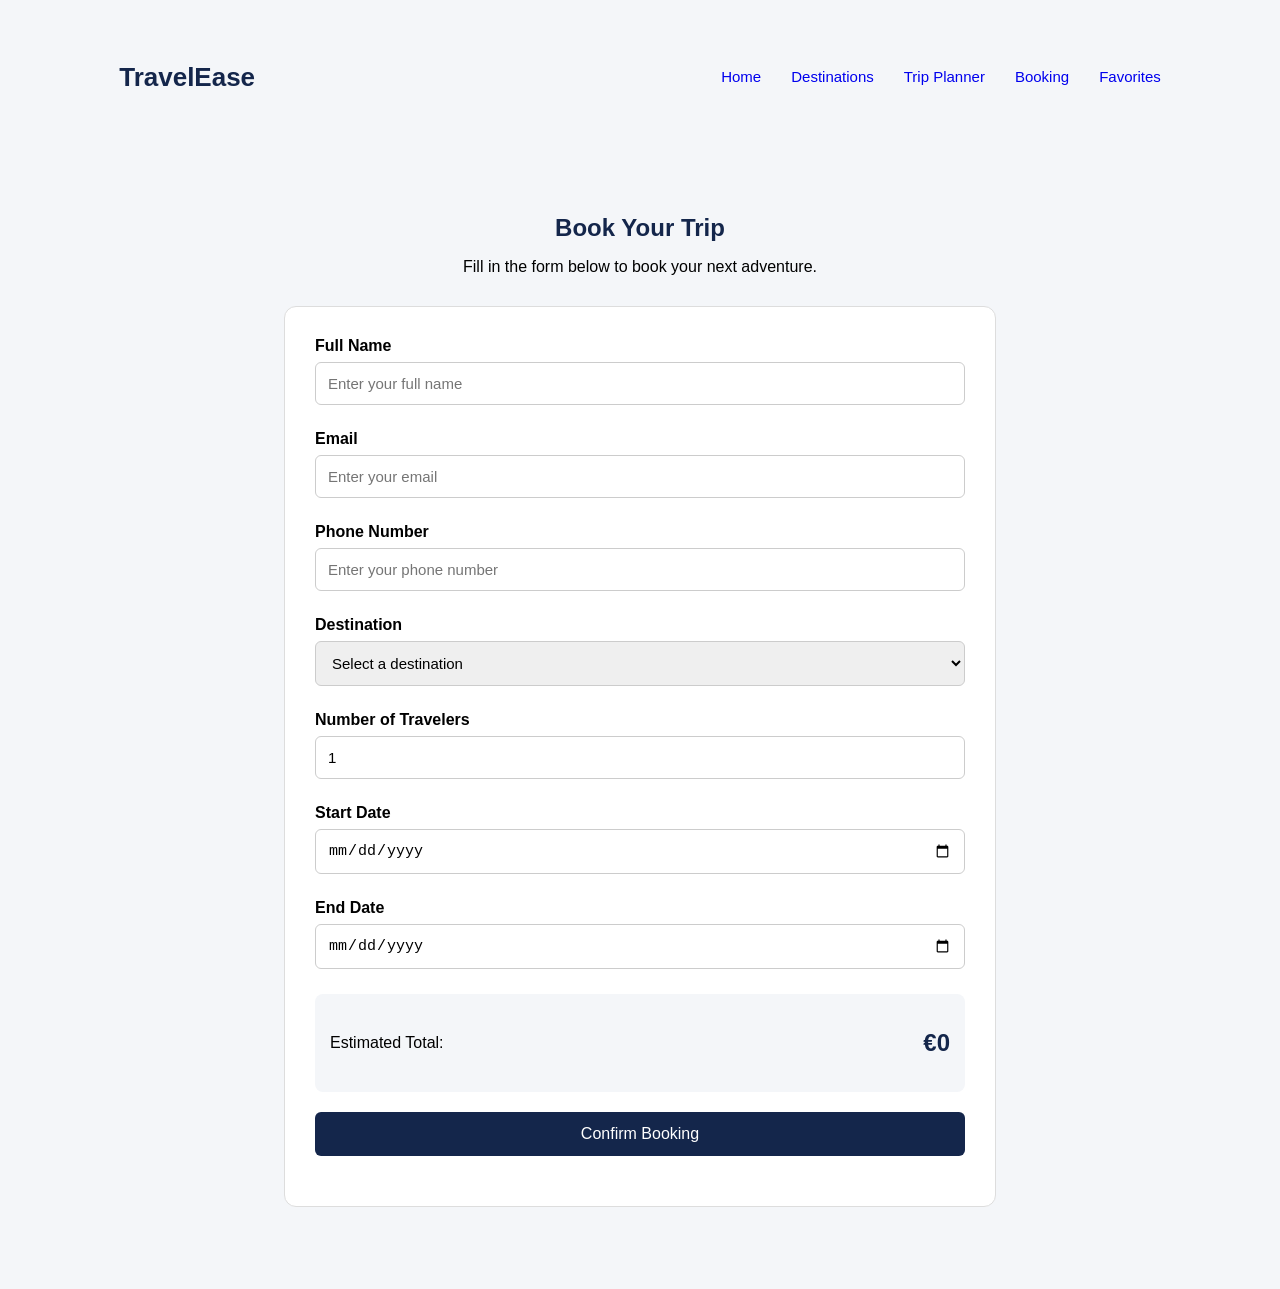
==== booking.html @ fb53dfbf "Booking and Favorites prototype 1" ====
<!DOCTYPE html>
<html lang="en">
<head>
    <meta charset="UTF-8">
    <meta name="viewport" content="width=device-width, initial-scale=1.0">
    <title>TravelEase - Booking</title>
    <link rel="stylesheet" href="css/style.css">
    <link rel="stylesheet" href="css/booking.css">
</head>
<body>

    <header>
        <nav class="navbar">
            <h2 class="logo">TravelEase</h2>
            <ul class="nav-links">
                <li><a href="index.html">Home</a></li>
                <li><a href="destinations.html">Destinations</a></li>
                <li><a href="planner.html">Trip Planner</a></li>
                <li><a href="booking.html" class="active">Booking</a></li>
                <li><a href="favorites.html">Favorites</a></li>
            </ul>
        </nav>
    </header>

    <main class="booking-container">

        <section class="booking-intro">
            <h1>Book Your Trip</h1>
            <p>Fill in the form below to book your next adventure.</p>
        </section>

        <section class="booking-card">
            <form id="bookingForm">

                <div class="form-group">
                    <label for="fullName">Full Name</label>
                    <input type="text" id="fullName" placeholder="Enter your full name">
                    <span class="error" id="nameError"></span>
                </div>

                <div class="form-group">
                    <label for="email">Email</label>
                    <input type="text" id="email" placeholder="Enter your email">
                    <span class="error" id="emailError"></span>
                </div>

                <div class="form-group">
                    <label for="phone">Phone Number</label>
                    <input type="text" id="phone" placeholder="Enter your phone number">
                    <span class="error" id="phoneError"></span>
                </div>

                <div class="form-group">
                    <label for="destination">Destination</label>
                    <select id="destination">
                        <option value="">Select a destination</option>
                    </select>
                    <span class="error" id="destinationError"></span>
                </div>

                <div class="form-group">
                    <label for="travelers">Number of Travelers</label>
                    <input type="number" id="travelers" min="1" value="1">
                    <span class="error" id="travelersError"></span>
                </div>

                <div class="form-group">
                    <label for="startDate">Start Date</label>
                    <input type="date" id="startDate">
                    <span class="error" id="startDateError"></span>
                </div>

                <div class="form-group">
                    <label for="endDate">End Date</label>
                    <input type="date" id="endDate">
                    <span class="error" id="endDateError"></span>
                </div>

                <div class="price-summary">
                    <p>Estimated Total:</p>
                    <h2 id="totalPrice">€0</h2>
                </div>

                <button type="submit" class="submit-btn">Confirm Booking</button>

            </form>

            <div id="bookingMessage"></div>
        </section>

    </main>

    <script src="js/data.js"></script>
    <script src="js/booking.js"></script>
</body>
</html>
---- css/style.css ----
/* general page styling */
body{
    font-family: Arial, sans-serif;
    margin: 0;
    padding: 20px;
    background-color: #f4f6f9;
}

/* main heading */
h1, h2 {
    text-align: center;
    color: #14264B;
}

/*destination container */
#featured-container{
    flex-wrap: wrap;
    justify-content: center;
    gap: 25px;
    padding: 20px;
    margin-top: 30px;
    display: grid;   /*grid layout*/
    grid-template-columns: repeat(auto-fit, minmax(250px, 1fr));
    /*repest-repeats the columns
    auto-fit-adjusts the nr of columns depending onavailable spave
    mnimax-makes sure cards dont become too narrow
    gap creates space between the cards*/
}

/* individual destination cards */
.destination-card{
    background-color: white;
    width: 250px;
    padding: 20px;
    border-radius: 12px;
    box-shadow: 0 2px 8px rgba(0, 0, 0, 0.1);
    text-align: center;
    transition: transform 0.3s ease, box-shadow 0.3s ease;
}

.destination-card img{
    width: 100%;
    height: 180px;
    object-fit: cover;
    border-radius: 8px;
}
.destination-card:hover{
    transform: translateY(-5px);
    box-shadow: 0 6px 15px rgba(0, 0, 0, 0.2);
}

/* card headings */
.destination-card h3{
    color: #14264B;
}

/* card descriptions */
.destination-card p{
    color: #555;
}
.card img{
    width: 100px;
    height: 180px;
    object-fit: cover;
    border-radius: 8px;
}

.search-section{
    text-align: center;
    margin: 30px 0;
}
#searchInput{
    display: inline-block;
    width: 400px;
    padding: 12px;
    box-sizing: border-box;
    vertical-align: middle;
    border: 1px solid #ccc;
    border-radius: 8px;
    font-size: 16px;
}
#categoryFilter{
    display: inline-block;
    width: 180px;
    padding: 12px;
    margin-left: 10px;
    box-sizing: border-box;
    vertical-align: middle;
}
---- css/booking.css ----
.booking-container {
    max-width: 1100px;
    margin: 40px auto;
    padding: 20px;
}

.navbar {
    display: flex;
    justify-content: space-between;
    align-items: center;
    padding: 20px 8%;
}

.logo {
    font-size: 26px;
}

.nav-links {
    display: flex;
    align-items: center;
    gap: 30px;
    list-style: none;
}

.nav-links a {
    text-decoration: none;
    font-size: 15px;
}


.booking-intro {
    text-align: center;
    margin-bottom: 30px;
}

.booking-intro h1 {
    margin-bottom: 10px;
}

.booking-card {
    max-width: 650px;
    margin: auto;
    padding: 30px;
    background: white;
    border: 1px solid #ddd;
    border-radius: 12px;
}

.form-group {
    display: flex;
    flex-direction: column;
    margin-bottom: 20px;
}

.form-group label {
    margin-bottom: 7px;
    font-weight: bold;
}

.form-group input,
.form-group select {
    padding: 12px;
    border: 1px solid #ccc;
    border-radius: 6px;
    font-size: 15px;
}

.error {
    color: red;
    font-size: 13px;
    margin-top: 5px;
}

.price-summary {
    display: flex;
    justify-content: space-between;
    align-items: center;
    padding: 15px;
    margin: 20px 0;
    background: #f4f6f9;
    border-radius: 8px;
}

.price-summary h2 {
    color: #14264B;
}

.submit-btn {
    width: 100%;
    padding: 13px;
    background: #14264B;
    color: white;
    border: none;
    border-radius: 6px;
    cursor: pointer;
    font-size: 16px;
}

.submit-btn:hover {
    background: #263f70;
}

#bookingMessage {
    margin-top: 20px;
    text-align: center;
    font-weight: bold;
}

@media (max-width: 600px) {
    .booking-card {
        padding: 20px;
    }
}
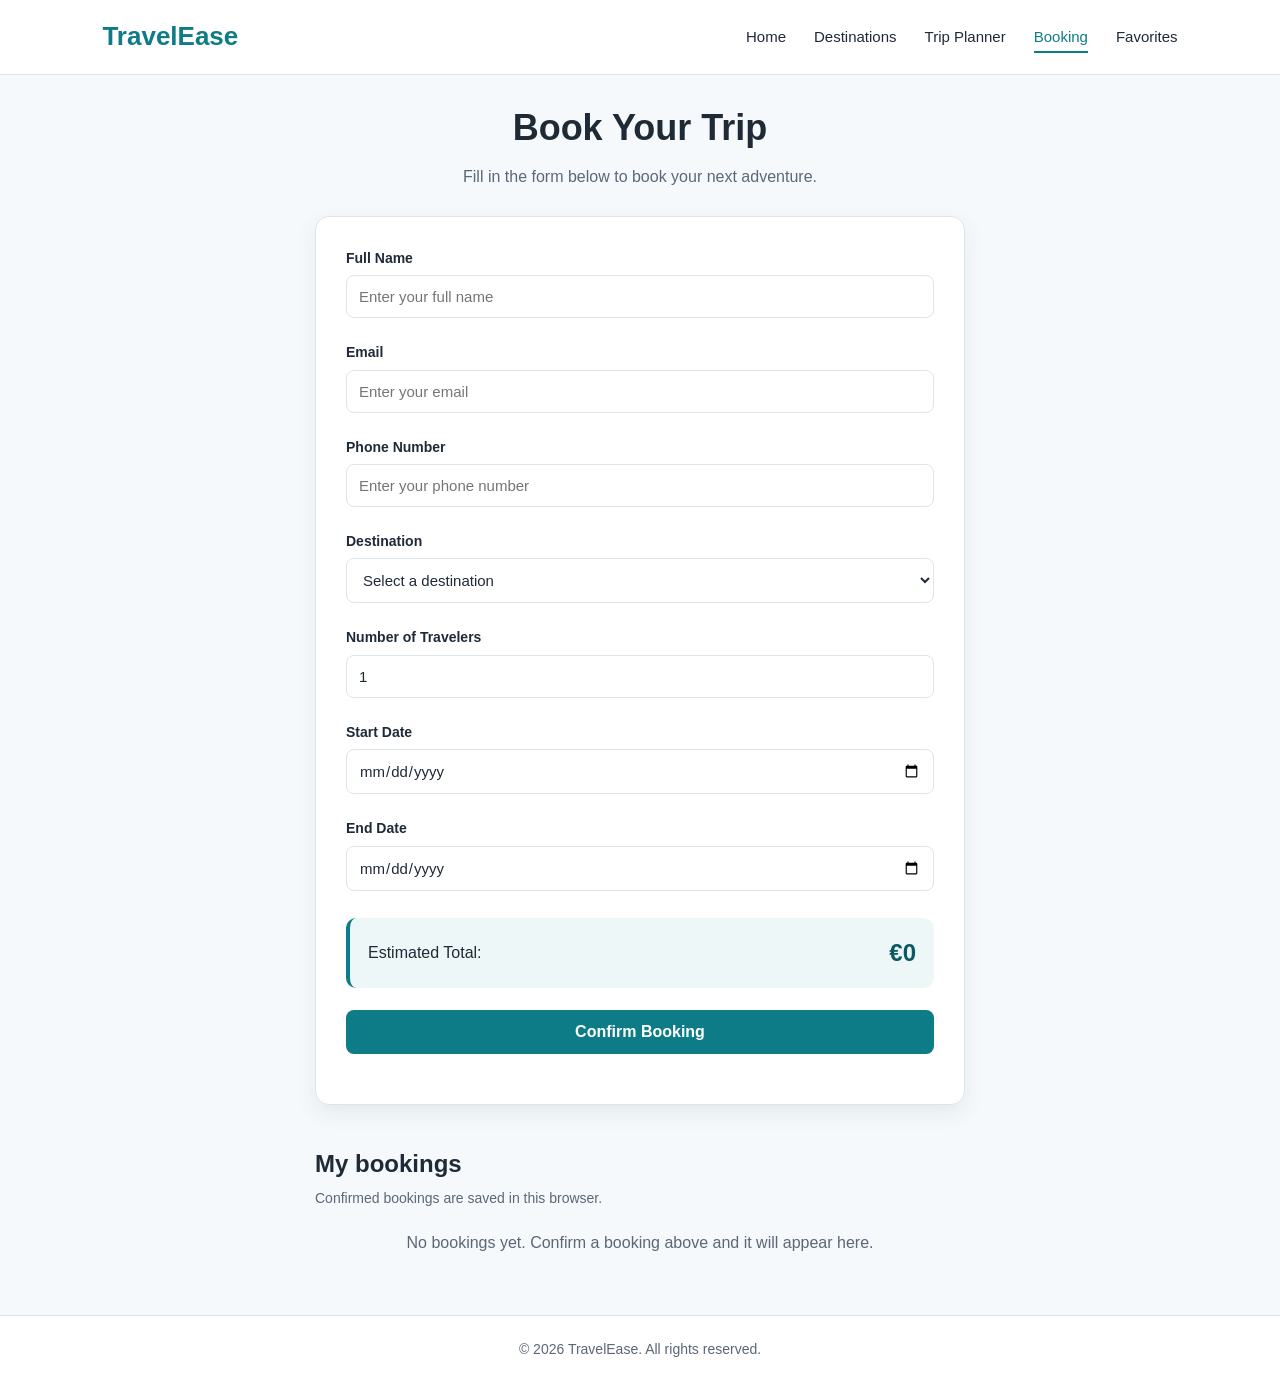
==== commit 07b9a5bc: "final updated project" ====
--- a/booking.html
+++ b/booking.html
@@ -8,9 +8,9 @@
     <link rel="stylesheet" href="css/style.css">
     <link rel="stylesheet" href="css/booking.css">
 </head>
-<body>
+<body class="site">
 
-    <header>
+    <header class="site-header">
         <nav class="navbar">
             <h2 class="logo">TravelEase</h2>
             <ul class="nav-links">
@@ -89,7 +89,17 @@
             <div id="bookingMessage"></div>
         </section>
 
+        <section class="my-bookings">
+            <h2>My bookings</h2>
+            <p class="my-bookings-note">Confirmed bookings are saved in this browser.</p>
+            <div id="bookingsList" class="saved-list"></div>
+        </section>
+
     </main>
+
+    <footer class="site-footer">
+        <p>&copy; 2026 TravelEase. All rights reserved.</p>
+    </footer>
 
     <script src="js/data.js"></script>
     <script src="js/booking.js"></script>
--- a/css/style.css
+++ b/css/style.css
@@ -1,89 +1,106 @@
-/* general page styling */
-body{
-    font-family: Arial, sans-serif;
-    margin: 0;
-    padding: 20px;
-    background-color: #f4f6f9;
+/* GENERAL (homepage only, so other pages keep their own look) */
+.site, .site * { box-sizing: border-box; }
+.site { margin: 0; font-family: Arial, sans-serif; line-height: 1.6; color: #1f2a37; background: #f6f9fb; }
+.site h1, .site h2, .site h3, .site p, .site ul { margin: 0; padding: 0; }
+.site a { color: inherit; }
+.site :focus-visible { outline: 3px solid #0e7c86; outline-offset: 2px; }
+
+:root { --teal: #0e7c86; --teal-dark: #0a5a62; --sand: #f2e3c6; --ink: #1f2a37; --muted: #5b6776; --line: #dde5ea; }
+
+/* NAVIGATION BAR */
+.site .site-header { background: #fff; border-bottom: 1px solid var(--line); position: sticky; top: 0; z-index: 10; }
+.site .navbar { display: flex; justify-content: space-between; align-items: center; padding: 16px 8%; flex-wrap: wrap; gap: 10px; }
+.site .logo { font-size: 26px; color: var(--teal); }
+.site .nav-links { display: flex; align-items: center; gap: 28px; list-style: none; flex-wrap: wrap; }
+.site .nav-links a { text-decoration: none; font-size: 15px; padding: 6px 0; border-bottom: 2px solid transparent; }
+.site .nav-links a:hover, .site .nav-links a.active { color: var(--teal); border-bottom-color: var(--teal); }
+.site .badge { display: inline-block; min-width: 20px; padding: 0 6px; border-radius: 10px; background: var(--teal); color: #fff; font-size: 12px; text-align: center; }
+
+/* LAYOUT */
+.site main { width: 100%; max-width: 1100px; margin: 0 auto; padding: 24px 20px 40px; }
+
+/* HERO */
+.hero { border-radius: 16px; min-height: 380px; display: flex; align-items: flex-end; padding: 40px; color: #fff;
+        background: linear-gradient(135deg, #0a5a62, #0e7c86 60%, #3fa7a0) center / cover no-repeat; }
+.hero-content { max-width: 560px; }
+.hero h1 { font-size: 42px; line-height: 1.15; margin-bottom: 14px; }
+.hero p { font-size: 17px; margin-bottom: 24px; }
+.hero-actions { display: flex; gap: 12px; flex-wrap: wrap; }
+
+/* BUTTONS */
+.site .btn { display: inline-block; padding: 12px 22px; border-radius: 8px; text-decoration: none; font-weight: bold; font-size: 15px; border: 2px solid transparent; cursor: pointer; transition: background .2s, color .2s; }
+.site .btn-primary { background: var(--teal); color: #fff; }
+.site .btn-primary:hover { background: var(--teal-dark); }
+.site .btn-light { background: #fff; color: var(--teal-dark); }
+.site .btn-light:hover { background: var(--sand); }
+
+/* STATS */
+.stats { display: grid; grid-template-columns: repeat(auto-fit, minmax(160px, 1fr)); gap: 16px; margin: 24px 0 8px; }
+.stat { background: #fff; border: 1px solid var(--line); border-radius: 12px; padding: 18px; }
+.stat strong { display: block; font-size: 28px; color: var(--teal); }
+.stat span { color: var(--muted); font-size: 14px; }
+
+/* FEATURED */
+.featured { margin-top: 32px; }
+.section-head { display: flex; justify-content: space-between; align-items: center; gap: 16px; flex-wrap: wrap; margin-bottom: 16px; }
+.section-head h2, .steps h2 { font-size: 26px; }
+.site #homeSearch { padding: 10px 14px; border: 1px solid var(--line); border-radius: 8px; font-size: 15px; width: 100%; max-width: 280px; }
+.chips { display: flex; gap: 8px; flex-wrap: wrap; margin-bottom: 20px; }
+.chip { padding: 7px 16px; border-radius: 20px; border: 1px solid var(--line); background: #fff; font-size: 14px; cursor: pointer; }
+.chip:hover { border-color: var(--teal); }
+.chip.active { background: var(--teal); border-color: var(--teal); color: #fff; }
+
+.card-grid { display: grid; grid-template-columns: repeat(auto-fill, minmax(300px, 1fr)); gap: 22px; }
+.home-card { background: #fff; border: 1px solid var(--line); border-radius: 14px; overflow: hidden; display: flex; flex-direction: column; transition: transform .2s, box-shadow .2s; }
+.home-card:hover { transform: translateY(-3px); box-shadow: 0 8px 22px rgba(14, 60, 70, .12); }
+.card-img { position: relative; height: 190px; background: var(--sand); }
+.card-img img { width: 100%; height: 100%; object-fit: cover; display: block; }
+.fav-btn { position: absolute; top: 10px; right: 10px; width: 38px; height: 38px; border-radius: 50%; border: none; background: rgba(255,255,255,.95); font-size: 20px; line-height: 1; cursor: pointer; color: #9aa5b1; }
+.fav-btn[aria-pressed="true"] { color: #d63a4a; }
+.card-body { padding: 16px; display: flex; flex-direction: column; gap: 6px; flex: 1; }
+.card-body h3 { font-size: 18px; }
+.card-meta { color: var(--muted); font-size: 14px; }
+.card-body p.desc { font-size: 14px; color: #3b4654; }
+.card-foot { display: flex; justify-content: space-between; align-items: center; margin-top: auto; padding-top: 10px; }
+.price { font-weight: bold; color: var(--teal-dark); }
+.card-foot a { font-size: 14px; color: var(--teal); font-weight: bold; text-decoration: none; }
+.card-foot a:hover { text-decoration: underline; }
+.empty { text-align: center; color: var(--muted); padding: 30px 0; }
+.more { text-align: center; margin-top: 28px; }
+
+/* STEPS */
+.steps { margin-top: 48px; }
+.steps h2 { margin-bottom: 16px; }
+.steps-grid { display: grid; grid-template-columns: repeat(auto-fit, minmax(220px, 1fr)); gap: 18px; }
+.step { background: #fff; border: 1px solid var(--line); border-left: 4px solid var(--teal); border-radius: 10px; padding: 18px; text-decoration: none; }
+.step h3 { margin-bottom: 6px; }
+.step p { color: var(--muted); font-size: 14px; }
+.step:hover { background: #eef7f8; }
+
+/* FOOTER */
+.site-footer { text-align: center; padding: 22px; color: var(--muted); font-size: 14px; border-top: 1px solid var(--line); background: #fff; }
+
+@media (max-width: 600px) {
+    .hero { padding: 24px; min-height: 320px; }
+    .hero h1 { font-size: 30px; }
+    .site .nav-links { gap: 16px; }
 }
+@media (prefers-reduced-motion: reduce) { .site * { transition: none !important; } }
 
-/* main heading */
-h1, h2 {
-    text-align: center;
-    color: #14264B;
-}
 
-/*destination container */
-#featured-container{
-    flex-wrap: wrap;
-    justify-content: center;
-    gap: 25px;
-    padding: 20px;
-    margin-top: 30px;
-    display: grid;   /*grid layout*/
-    grid-template-columns: repeat(auto-fit, minmax(250px, 1fr));
-    /*repest-repeats the columns
-    auto-fit-adjusts the nr of columns depending onavailable spave
-    mnimax-makes sure cards dont become too narrow
-    gap creates space between the cards*/
-}
-
-/* individual destination cards */
-.destination-card{
-    background-color: white;
-    width: 250px;
-    padding: 20px;
-    border-radius: 12px;
-    box-shadow: 0 2px 8px rgba(0, 0, 0, 0.1);
-    text-align: center;
-    transition: transform 0.3s ease, box-shadow 0.3s ease;
-}
-
-.destination-card img{
-    width: 100%;
-    height: 180px;
-    object-fit: cover;
-    border-radius: 8px;
-}
-.destination-card:hover{
-    transform: translateY(-5px);
-    box-shadow: 0 6px 15px rgba(0, 0, 0, 0.2);
-}
-
-/* card headings */
-.destination-card h3{
-    color: #14264B;
-}
-
-/* card descriptions */
-.destination-card p{
-    color: #555;
-}
-.card img{
-    width: 100px;
-    height: 180px;
-    object-fit: cover;
-    border-radius: 8px;
-}
-
-.search-section{
-    text-align: center;
-    margin: 30px 0;
-}
-#searchInput{
-    display: inline-block;
-    width: 400px;
-    padding: 12px;
-    box-sizing: border-box;
-    vertical-align: middle;
-    border: 1px solid #ccc;
-    border-radius: 8px;
-    font-size: 16px;
-}
-#categoryFilter{
-    display: inline-block;
-    width: 180px;
-    padding: 12px;
-    margin-left: 10px;
-    box-sizing: border-box;
-    vertical-align: middle;
-}
+/* SAVED TRIPS / BOOKINGS LISTS (planner and booking pages) */
+.saved-list { display: grid; gap: 12px; }
+.saved-item { display: flex; justify-content: space-between; align-items: center; gap: 16px; flex-wrap: wrap; padding: 14px 16px; border: 1px solid var(--line); border-radius: 12px; background: #fff; }
+.saved-item h3 { font-size: 16px; margin-bottom: 2px; }
+.saved-item p { font-size: 14px; color: var(--muted); }
+.saved-actions { display: flex; gap: 8px; }
+.mini-btn { padding: 8px 14px; border-radius: 8px; border: 1px solid var(--line); background: #fff; cursor: pointer; font-weight: bold; font-size: 14px; font-family: inherit; }
+.mini-btn.primary { background: var(--teal); border-color: var(--teal); color: #fff; }
+.mini-btn.primary:hover { background: var(--teal-dark); }
+.mini-btn.danger { color: #c0392b; border-color: #e6b8b2; }
+.mini-btn.danger:hover { background: #fdf1ef; }
+.save-message { margin-top: 12px; text-align: center; font-weight: bold; color: var(--teal-dark); }
+.my-bookings { max-width: 650px; margin: 40px auto 0; }
+.my-bookings h2 { font-size: 24px; margin-bottom: 4px; }
+.my-bookings-note { color: var(--muted); font-size: 14px; margin-bottom: 14px; }
+.saved-list .empty-message { color: var(--muted); text-align: center; padding: 20px; }
--- a/css/booking.css
+++ b/css/booking.css
@@ -1,114 +1,20 @@
+/* Booking page. Shared look (navbar, footer, palette) comes from style.css */
+.booking-container { max-width: 1100px; margin: 0 auto; padding: 32px 20px 40px; }
+.booking-intro { text-align: center; margin-bottom: 26px; }
+.booking-intro h1 { font-size: 36px; margin-bottom: 8px; }
+.booking-intro p { color: var(--muted); }
 
-.booking-container {
-    max-width: 1100px;
-    margin: 40px auto;
-    padding: 20px;
-}
+.booking-card { max-width: 650px; margin: 0 auto; padding: 30px; background: #fff; border: 1px solid var(--line); border-radius: 14px; box-shadow: 0 8px 22px rgba(14, 60, 70, .08); }
+.form-group { display: flex; flex-direction: column; margin-bottom: 18px; }
+.form-group label { margin-bottom: 6px; font-weight: bold; font-size: 14px; }
+.form-group input, .form-group select { padding: 12px; border: 1px solid var(--line); border-radius: 8px; font-size: 15px; font-family: inherit; background: #fff; color: var(--ink); }
+.form-group input:focus, .form-group select:focus { outline: 3px solid rgba(14, 124, 134, .25); border-color: var(--teal); }
+.error { color: #c0392b; font-size: 13px; margin-top: 5px; min-height: 0; }
 
-.navbar {
-    display: flex;
-    justify-content: space-between;
-    align-items: center;
-    padding: 20px 8%;
-}
+.price-summary { display: flex; justify-content: space-between; align-items: center; padding: 16px 18px; margin: 22px 0; background: #eef7f8; border-left: 4px solid var(--teal); border-radius: 10px; }
+.price-summary h2 { color: var(--teal-dark); }
+.submit-btn { width: 100%; padding: 13px; background: var(--teal); color: #fff; border: none; border-radius: 8px; cursor: pointer; font-size: 16px; font-weight: bold; }
+.submit-btn:hover { background: var(--teal-dark); }
+#bookingMessage { margin-top: 20px; text-align: center; font-weight: bold; color: var(--teal-dark); }
 
-.logo {
-    font-size: 26px;
-}
-
-.nav-links {
-    display: flex;
-    align-items: center;
-    gap: 30px;
-    list-style: none;
-}
-
-.nav-links a {
-    text-decoration: none;
-    font-size: 15px;
-}
-
-
-.booking-intro {
-    text-align: center;
-    margin-bottom: 30px;
-}
-
-.booking-intro h1 {
-    margin-bottom: 10px;
-}
-
-.booking-card {
-    max-width: 650px;
-    margin: auto;
-    padding: 30px;
-    background: white;
-    border: 1px solid #ddd;
-    border-radius: 12px;
-}
-
-.form-group {
-    display: flex;
-    flex-direction: column;
-    margin-bottom: 20px;
-}
-
-.form-group label {
-    margin-bottom: 7px;
-    font-weight: bold;
-}
-
-.form-group input,
-.form-group select {
-    padding: 12px;
-    border: 1px solid #ccc;
-    border-radius: 6px;
-    font-size: 15px;
-}
-
-.error {
-    color: red;
-    font-size: 13px;
-    margin-top: 5px;
-}
-
-.price-summary {
-    display: flex;
-    justify-content: space-between;
-    align-items: center;
-    padding: 15px;
-    margin: 20px 0;
-    background: #f4f6f9;
-    border-radius: 8px;
-}
-
-.price-summary h2 {
-    color: #14264B;
-}
-
-.submit-btn {
-    width: 100%;
-    padding: 13px;
-    background: #14264B;
-    color: white;
-    border: none;
-    border-radius: 6px;
-    cursor: pointer;
-    font-size: 16px;
-}
-
-.submit-btn:hover {
-    background: #263f70;
-}
-
-#bookingMessage {
-    margin-top: 20px;
-    text-align: center;
-    font-weight: bold;
-}
-
-@media (max-width: 600px) {
-    .booking-card {
-        padding: 20px;
-    }
-}
+@media (max-width: 600px) { .booking-card { padding: 20px; } }
